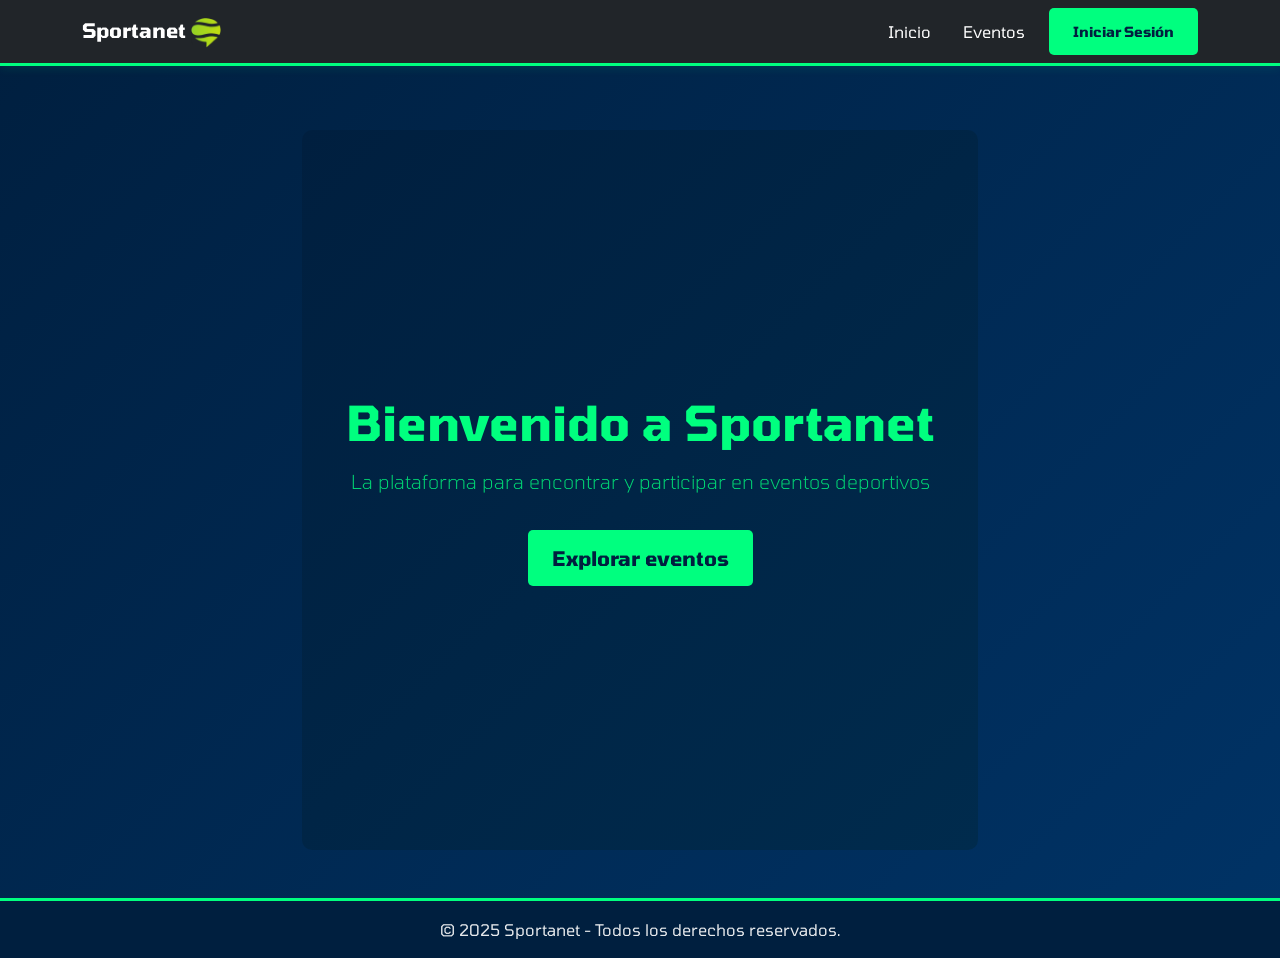
==== index.html @ 8e9a370a "subir prototipo" ====
<!DOCTYPE html>
<html lang="es">
<head>
    <meta charset="UTF-8">
    <meta name="viewport" content="width=device-width, initial-scale=1.0">
    <meta name="description" content="Sportanet - Plataforma de eventos deportivos">
    <meta name="theme-color" content="#001f3f">
    <title>Sportanet - Inicio</title>

    <!-- Google Fonts: Tomorrow Static -->
    <link rel="preconnect" href="https://fonts.googleapis.com">
    <link rel="preconnect" href="https://fonts.gstatic.com" crossorigin>
    <link href="https://fonts.googleapis.com/css2?family=Tomorrow:wght@400;600;700&display=swap" rel="stylesheet">

    <!-- Bootstrap CSS -->
    <link href="https://cdn.jsdelivr.net/npm/bootstrap@5.3.3/dist/css/bootstrap.min.css" rel="stylesheet">

    <!-- Tus estilos personalizados -->
    <link rel="stylesheet" href="CSS/header.css">
    <link rel="stylesheet" href="CSS/style.css">

    <style>
        body {
            font-family: 'Tomorrow', sans-serif;
            background: linear-gradient(135deg, #001f3f, #003366);
        }

        .hero {
            min-height: 80vh;
            color: #00FF7F;
            background-size: auto;
            display: flex;
            align-items: center;
            justify-content: center;
            text-align: center;
            padding: 2rem;
        }

        .hero h1 {
            font-weight: 700;
            margin-bottom: 1rem;
        }

        footer {
            background-color: #001f3f;
            color: white;
            padding: 1rem 0;
        }
    </style>
</head>

<body class="d-flex flex-column min-vh-100">

    <!-- Header dinámico -->
    <div id="header-container"></div>

    <!-- Contenido principal -->
    <main class="flex-fill">

        <section class="hero">
            <div class="container">
                <h1 class="display-4">Bienvenido a Sportanet</h1>
                <p class="lead">
                    La plataforma para encontrar y participar en eventos deportivos
                </p>
                <a href="events.html" class="btn btn-light btn-lg mt-3">
                    Explorar eventos
                </a>
            </div>
        </section>

    </main>

    <!-- Footer -->
    <footer class="text-center mt-auto">
        <div class="container">
            <p class="mb-0">&copy; 2025 Sportanet - Todos los derechos reservados.</p>
        </div>
    </footer>

    <!-- Bootstrap JS -->
    <script src="https://cdn.jsdelivr.net/npm/bootstrap@5.3.3/dist/js/bootstrap.bundle.min.js"></script>

    <!-- Script para cargar el header -->
    <script>
        async function loadHeader() {
            const headerContainer = document.getElementById('header-container');
            try {
                const response = await fetch('includes/header.html');
                if (!response.ok) throw new Error('Error al cargar el header');
                
                const html = await response.text();
                headerContainer.innerHTML = html;

                const script = document.createElement("script");
                script.src = "JS/header.js";
                script.onload = () => {
                    if (typeof initHeaderEvents === 'function') {
                        initHeaderEvents();
                    }
                };
                document.body.appendChild(script);

            } catch (error) {
                console.error('Error al cargar el encabezado:', error);
                headerContainer.innerHTML =
                    '<header class="navbar bg-dark text-white p-3"><p class="text-danger mb-0">Error al cargar el menú</p></header>';
            }
        }

        if (document.readyState === 'loading') {
            document.addEventListener('DOMContentLoaded', loadHeader);
        } else {
            loadHeader();
        }
    </script>

</body>
</html>
---- CSS/header.css ----
/* ===== NAVBAR ===== */

.navbar {
    background-color: #000f1a;
    border-bottom: 3px solid #00FF7F;
    position: sticky;
    top: 0;
    z-index: 1000;
    box-shadow: 0 2px 10px rgba(0, 255, 127, 0.1);
}

.navbar-container {
    max-width: 1200px;
    margin: 0 auto;
    padding: 1rem 2rem;
    display: flex;
    justify-content: space-between;
    align-items: center;
}

/* Logo */
.logo {
    font-size: 1.8rem;
    font-weight: bold;
    flex-shrink: 0;
}

.logo a {
    color: #00FF7F;
    text-decoration: none;
    transition: color 0.3s ease;
    display: flex;
    align-items: center;
    gap: 0.5rem;
}

.logo a:hover {
    color: #00cc66;
}

/* Menú de navegación */
.nav-menu {
    display: flex;
    list-style: none;
}

.nav-links {
    display: flex;
    list-style: none;
    gap: 0.5rem;
    margin: 0;
    padding: 0;
    align-items: center;
}

.nav-link {
    color: #ffffff;
    text-decoration: none;
    padding: 0.5rem 1rem;
    border-radius: 5px;
    transition: all 0.3s ease;
    cursor: pointer;
    background: none;
    border: none;
    font-size: 1rem;
    font-family: inherit;
}

.nav-link:hover {
    color: #00FF7F;
    background-color: rgba(0, 255, 127, 0.1);
}

/* Botón Login en navbar */
.btn-login {
    background-color: #00FF7F;
    color: #001f3f;
    font-weight: bold;
    padding: 0.6rem 1.2rem;
}

.btn-login:hover {
    background-color: #00cc66;
}

/* Menú de usuario (cuando está logueado) */
.user-menu-container {
    display: flex !important;
    align-items: center;
    gap: 1rem;
}

.user-info {
    display: flex;
    align-items: center;
    gap: 1rem;
    color: #00FF7F;
    font-weight: bold;
}

.btn-logout {
    background-color: #ff4444;
    color: white;
    border: none;
    padding: 0.5rem 1rem;
    border-radius: 5px;
    cursor: pointer;
    font-weight: bold;
    transition: background-color 0.3s ease;
}

.btn-logout:hover {
    background-color: #cc0000;
}

/* Botón hamburguesero (oculto en desktop) */
.hamburger {
    display: none;
    flex-direction: column;
    background: none;
    border: none;
    cursor: pointer;
    padding: 0.5rem;
}

.hamburger span {
    width: 25px;
    height: 3px;
    background-color: #00FF7F;
    margin: 5px 0;
    transition: 0.3s;
    border-radius: 2px;
}

.hamburger.active span:nth-child(1) {
    transform: rotate(45deg) translate(10px, 10px);
}

.hamburger.active span:nth-child(2) {
    opacity: 0;
}

.hamburger.active span:nth-child(3) {
    transform: rotate(-45deg) translate(7px, -7px);
}

/* ===== MODAL LOGIN/REGISTRO ===== */

.modal {
    display: none;
    position: fixed;
    z-index: 9999;
    left: 0;
    top: 0;
    width: 100%;
    height: 100%;
    background: rgba(0, 0, 0, 0.7);
    backdrop-filter: blur(5px);
    justify-content: center;
    align-items: center;
    overflow-y: auto;
    padding: 1rem;
}

.modal.show {
    display: flex;
}

.modal-content {
    background-color: #002b4d;
    padding: 2rem;
    border-radius: 10px;
    width: 100%;
    max-width: 420px;
    animation: slideDown 0.5s ease;
    border: 2px solid #00FF7F;
    position: relative;
}

/* Botón cerrar modal */
.close {
    position: absolute;
    top: 15px;
    right: 20px;
    font-size: 2rem;
    cursor: pointer;
    color: #00FF7F;
    background: none;
    border: none;
    padding: 0;
    transition: color 0.3s ease;
}

.close:hover,
.close:focus {
    color: #00cc66;
}

/* ===== FORMULARIOS ===== */

.modal-content h2 {
    text-align: center;
    color: #00FF7F;
    margin-top: 0;
    margin-bottom: 1.5rem;
}

.auth-form {
    display: none;
}

.auth-form.active-form {
    display: flex;
    flex-direction: column;
    gap: 1.2rem;
}

/* Formulario de perfil siempre visible */
.profile-form {
    display: flex;
    flex-direction: column;
    gap: 1.2rem;
}

/* Grupos de formulario */
.form-group {
    display: flex;
    flex-direction: column;
    gap: 0.5rem;
}

.form-group label {
    color: #00FF7F;
    font-weight: 600;
    font-size: 0.95rem;
}

.form-group input {
    padding: 0.8rem;
    background-color: #003366;
    color: #002b4d;
    border: 2px solid #00FF7F;
    border-radius: 5px;
    font-size: 1rem;
    transition: border-color 0.3s ease;
    outline: none;
}

.form-group input:focus {
    border-color: #00cc66;
    box-shadow: 0 0 8px rgba(0, 255, 127, 0.3);
}

.form-group input::placeholder {
    color: #00cc99;
    opacity: 0.7;
}

/* Mensajes de error */
.error-message {
    color: #ff4444;
    font-size: 0.85rem;
    margin-top: -0.3rem;
    display: none;
}

.error-message.show {
    display: block;
}

.form-group input.error {
    border-color: #ff4444;
}

/* Mensajes de formulario */
.form-message {
    padding: 0.8rem;
    border-radius: 5px;
    text-align: center;
    font-weight: 600;
    display: none;
}

.form-message.show {
    display: block;
}

.form-message.success {
    background-color: rgba(0, 255, 127, 0.2);
    color: #00FF7F;
    border: 1px solid #00FF7F;
}

.form-message.error {
    background-color: rgba(255, 68, 68, 0.2);
    color: #ff4444;
    border: 1px solid #ff4444;
}

/* Botones del formulario */
.btn-primary {
    background-color: #00FF7F;
    color: #001f3f;
    border: none;
    padding: 0.9rem;
    font-size: 1rem;
    font-weight: bold;
    cursor: pointer;
    border-radius: 5px;
    transition: background-color 0.3s ease;
    width: 100%;
}

.btn-primary:hover {
    background-color: #00cc66;
}

.btn-primary:active {
    transform: scale(0.98);
}

/* Toggle formulario */
.toggle-form {
    text-align: center;
    color: #002b4d;
    margin: 0;
    font-size: 0.95rem;
}

.link-button {
    background: none;
    border: none;
    color: #00FF7F;
    cursor: pointer;
    font-weight: bold;
    text-decoration: underline;
    transition: color 0.3s ease;
    padding: 0;
    font-size: inherit;
    font-family: inherit;
}

.link-button:hover {
    color: #00cc66;
}

/* ===== ANIMACIONES ===== */

@keyframes slideDown {
    from {
        opacity: 0;
        transform: translateY(-30px);
    }
    to {
        opacity: 1;
        transform: translateY(0);
    }
}

@keyframes fadeIn {
    from {
        opacity: 0;
    }
    to {
        opacity: 1;
    }
}

/* ===== RESPONSIVE DESIGN ===== */

@media (max-width: 768px) {
    .hamburger {
        display: flex;
    }

    .nav-menu {
        display: none;
        position: fixed;
        left: 0;
        top: 70px;
        flex-direction: column;
        background-color: #000f1a;
        width: 100%;
        text-align: center;
        transition: 0.3s;
        box-shadow: 0 8px 16px rgba(0, 0, 0, 0.3);
        border-bottom: 3px solid #00FF7F;
    }

    .nav-menu.active {
        display: flex;
    }

    .nav-links {
        flex-direction: column;
        width: 100%;
        gap: 0;
    }

    .nav-link {
        padding: 1rem;
        border-radius: 0;
        width: 100%;
        border-bottom: 1px solid rgba(0, 255, 127, 0.2);
    }

    .nav-link:last-child {
        border-bottom: none;
    }

    .modal-content {
        width: 90%;
        padding: 1.5rem;
    }

    .navbar-container {
        padding: 0.8rem 1rem;
    }

    .logo {
        font-size: 1.4rem;
    }
}

@media (max-width: 480px) {
    .navbar-container {
        padding: 0.8rem;
    }

    .logo {
        font-size: 1.2rem;
    }

    .logo a {
        gap: 0.3rem;
    }

    .modal-content {
        max-width: 100%;
        margin: 1rem;
    }

    .modal {
        padding: 0.5rem;
    }
}

/* ===== MODAL PERFIL ===== */

.modal-perfil {
    max-width: 500px !important;
}

.perfil-buttons {
    display: flex;
    gap: 1rem;
    margin: 1.5rem 0;
}

.perfil-buttons .btn {
    flex: 1;
}

.perfil-buttons .btn-secondary {
    background-color: #666;
    border: 1px solid #888;
}

.perfil-buttons .btn-secondary:hover {
    background-color: #555;
}

/* ===== ZONA DE PELIGRO ===== */

.danger-zone {
    margin-top: 2rem;
    padding: 1.5rem;
    border: 2px solid #ff4444;
    border-radius: 8px;
    background-color: rgba(255, 68, 68, 0.05);
}

.danger-zone h3 {
    color: #ff4444;
    margin-top: 0;
    font-size: 1.2rem;
}

.danger-zone p {
    color: #ddd;
    margin: 0.5rem 0;
}

.btn-danger {
    background-color: #ff4444;
    color: white;
    border: none;
    width: 100%;
    padding: 0.8rem;
    font-weight: bold;
    border-radius: 4px;
    cursor: pointer;
    transition: all 0.3s ease;
}

.btn-danger:hover {
    background-color: #cc0000;
    transform: translateY(-2px);
    box-shadow: 0 4px 12px rgba(255, 68, 68, 0.3);
}

/* ===== MODAL CONFIRMACIÓN ===== */

.modal-confirmar {
    max-width: 400px !important;
    text-align: center;
}

.modal-confirmar h2 {
    color: #ff4444;
    margin-bottom: 1rem;
}

.warning-text {
    color: #ff4444;
    font-weight: bold;
    margin: 1rem 0;
    padding: 1rem;
    background-color: rgba(255, 68, 68, 0.1);
    border-left: 4px solid #ff4444;
    border-radius: 4px;
}

.modal-buttons {
    display: flex;
    gap: 1rem;
    justify-content: center;
    margin-top: 1.5rem;
}

.modal-buttons .btn {
    min-width: 150px;
}

/* ===== BOTONES DE USUARIO ===== */

.btn-profile {
    background-color: #00FF7F;
    color: #001f3f;
    border: none;
    padding: 0.6rem 1.2rem;
    border-radius: 4px;
    cursor: pointer;
    font-weight: bold;
    font-size: 0.9rem;
    transition: all 0.3s ease;
    margin: 0 0.5rem;
}

.btn-profile:hover {
    background-color: #00cc66;
    transform: translateY(-2px);
}

.btn-profile:active {
    transform: translateY(0);
}

/* ===== RESPONSIVE PERFIL ===== */

@media (max-width: 768px) {
    .modal-perfil {
        max-width: 90vw !important;
    }

    .perfil-buttons {
        flex-direction: column;
    }

    .danger-zone {
        margin-top: 1.5rem;
    }

    .modal-buttons {
        flex-direction: column;
    }

    .modal-buttons .btn {
        width: 100%;
    }
}
---- CSS/style.css ----
/* ===== ESTILOS GENERALES ===== */

* {
    margin: 0;
    padding: 0;
    box-sizing: border-box;
}

html {
    scroll-behavior: smooth;
}

body {
    font-family: 'Roboto', -apple-system, BlinkMacSystemFont, 'Segoe UI', sans-serif;
    background-color: #001f3f;
    color: #ffffff;
    line-height: 1.6;
}

/* ===== CONTENEDOR PRINCIPAL ===== */

main {
    max-width: 1200px;
    margin: 0 auto;
    padding: 3rem 2rem;
    min-height: calc(100vh - 200px);
}

/* ===== TIPOGRAFÍA ===== */

h1, h2, h3, h4, h5, h6 {
    color: #00FF7F;
    margin-bottom: 1rem;
    font-weight: 700;
}

h1 {
    font-size: 2.5rem;
}

h2 {
    font-size: 2rem;
}

h3 {
    font-size: 1.5rem;
}

p {
    margin-bottom: 1rem;
    opacity: 0.9;
}

/* ===== LINKS GENERALES ===== */

a {
    color: #00FF7F;
    text-decoration: none;
    transition: color 0.3s ease;
}

a:hover {
    color: #00cc66;
    text-decoration: underline;
}

/* ===== BOTONES GENERALES ===== */

button {
    font-family: inherit;
    cursor: pointer;
}

.btn {
    padding: 0.8rem 1.5rem;
    background-color: #00FF7F;
    border: none;
    color: #001f3f;
    font-weight: bold;
    cursor: pointer;
    border-radius: 5px;
    transition: background-color 0.3s ease, transform 0.2s ease;
    display: inline-block;
    text-decoration: none;
}

.btn:hover {
    background-color: #00cc66;
    transform: translateY(-2px);
}

.btn:active {
    transform: translateY(0);
}

.btn:disabled {
    background-color: #666;
    cursor: not-allowed;
    opacity: 0.6;
}

/* Botón secundario blanco */
.btn-secundario {
    background-color: #ffffff;
    color: #001f3f;
}

.btn-secundario:hover {
    background-color: #f0f0f0;
}

/* ===== FORMULARIOS ===== */

form {
    display: flex;
    flex-direction: column;
    gap: 1rem;
    max-width: 100%;
}

input[type="text"],
input[type="email"],
input[type="password"],
input[type="number"],
input[type="tel"],
textarea,
select {
    padding: 0.8rem;
    border: 2px solid #00FF7F;
    border-radius: 5px;
    font-size: 1rem;
    outline: none;
    background-color: #003366;
    color: white;
    transition: border-color 0.3s ease, box-shadow 0.3s ease;
    font-family: inherit;
}

input[type="text"]::placeholder,
input[type="email"]::placeholder,
input[type="password"]::placeholder,
input[type="number"]::placeholder,
input[type="tel"]::placeholder,
textarea::placeholder {
    color: #00cc99;
    opacity: 0.7;
}

input[type="text"]:focus,
input[type="email"]:focus,
input[type="password"]:focus,
input[type="number"]:focus,
input[type="tel"]:focus,
textarea:focus,
select:focus {
    border-color: #00cc66;
    box-shadow: 0 0 8px rgba(0, 255, 127, 0.3);
    background-color: #004d80;
}

textarea {
    resize: vertical;
    min-height: 100px;
}

/* ===== SECCIONES ===== */

section {
    margin-top: 3rem;
    animation: fadeInUp 0.6s ease;
}

.hero {
    text-align: center;
    padding: 4rem 2rem;
    background: linear-gradient(135deg, rgb(0, 31, 63) 0%, #002b4d 100%);
    border-radius: 10px;
    margin-top: 1rem;
}

.hero h1 {
    font-size: 3rem;
    margin-bottom: 1rem;
}

.hero p {
    font-size: 1.2rem;
    opacity: 0.8;
}

.contacto, .eventos, .inscripcion {
    background-color: #002b4d;
    padding: 3rem 2rem;
    border-radius: 10px;
    border-left: 4px solid #00FF7F;
}

.contacto h2, .eventos h2, .inscripcion h2 {
    margin-bottom: 1.5rem;
}

/* ===== TARJETAS DE EVENTOS ===== */

.eventos-grid {
    display: grid;
    grid-template-columns: repeat(auto-fill, minmax(280px, 1fr));
    gap: 2rem;
    margin-top: 2rem;
}

.evento {
    background-color: #003366;
    padding: 1.5rem;
    border-radius: 10px;
    border-top: 3px solid #00FF7F;
    transition: transform 0.3s ease, box-shadow 0.3s ease;
    display: flex;
    flex-direction: column;
    height: 100%;
}

.evento:hover {
    transform: translateY(-8px);
    box-shadow: 0 10px 25px rgba(0, 255, 127, 0.2);
}

.evento h3 {
    margin-top: 0;
    margin-bottom: 1rem;
}

.evento-descripcion {
    flex-grow: 1;
    margin-bottom: 1rem;
    font-size: 0.95rem;
    opacity: 0.85;
}

.evento-fecha {
    display: flex;
    gap: 0.5rem;
    margin: 0.5rem 0;
    font-size: 0.9rem;
    color: #00FF7F;
}

.evento-lugar {
    margin: 0.5rem 0;
    font-size: 0.9rem;
}

.evento-buttom {
    display: flex;
    gap: 0.5rem;
    margin-top: auto;
}

.evento-buttom button {
    flex: 1;
}

.evento-placeholder {
    grid-column: 1 / -1;
    text-align: center;
    padding: 2rem;
    color: #00FF7F;
}

/* ===== FOOTER ===== */

footer {
    background-color: #000f1a;
    border-top: 3px solid #00FF7F;
    text-align: center;
    padding: 2rem;
    margin-top: 4rem;
    color: #ffffff;
}

footer p {
    margin-bottom: 0;
}

footer a {
    color: #00FF7F;
}

/* ===== UTILIDADES ===== */

.text-center {
    text-align: center;
}

.text-right {
    text-align: right;
}

.text-left {
    text-align: left;
}

.mt-1 { margin-top: 1rem; }
.mt-2 { margin-top: 2rem; }
.mt-3 { margin-top: 3rem; }

.mb-1 { margin-bottom: 1rem; }
.mb-2 { margin-bottom: 2rem; }
.mb-3 { margin-bottom: 3rem; }

.p-1 { padding: 1rem; }
.p-2 { padding: 2rem; }
.p-3 { padding: 3rem; }

.hidden {
    display: none !important;
}

.visible {
    display: block !important;
}

/* ===== ANIMACIONES ===== */

@keyframes fadeIn {
    from {
        opacity: 0;
    }
    to {
        opacity: 1;
    }
}

@keyframes fadeInUp {
    from {
        opacity: 0;
        transform: translateY(20px);
    }
    to {
        opacity: 1;
        transform: translateY(0);
    }
}

@keyframes slideIn {
    from {
        opacity: 0;
        transform: translateX(-20px);
    }
    to {
        opacity: 1;
        transform: translateX(0);
    }
}

@keyframes pulse {
    0%, 100% {
        opacity: 1;
    }
    50% {
        opacity: 0.7;
    }
}

/* ===== RESPONSIVE DESIGN ===== */

@media (max-width: 768px) {
    main {
        padding: 2rem 1rem;
    }

    h1 {
        font-size: 2rem;
    }

    h2 {
        font-size: 1.5rem;
    }

    .hero {
        padding: 2rem 1rem;
    }

    .hero h1 {
        font-size: 2rem;
    }

    .hero p {
        font-size: 1rem;
    }

    .eventos-grid {
        grid-template-columns: 1fr;
        gap: 1.5rem;
    }

    .contacto, .eventos, .inscripcion {
        padding: 2rem 1rem;
    }
}

@media (max-width: 480px) {
    main {
        padding: 1rem;
    }

    h1 {
        font-size: 1.5rem;
    }

    h2 {
        font-size: 1.2rem;
    }

    h3 {
        font-size: 1rem;
    }

    .hero {
        padding: 1.5rem 1rem;
        margin-top: 0.5rem;
    }

    .hero h1 {
        font-size: 1.5rem;
    }

    input[type="text"],
    input[type="email"],
    input[type="password"],
    textarea,
    select {
        font-size: 16px; /* Prevenir zoom en iOS */
    }

    footer {
        margin-top: 2rem;
        padding: 1rem;
        font-size: 0.9rem;
    }
}
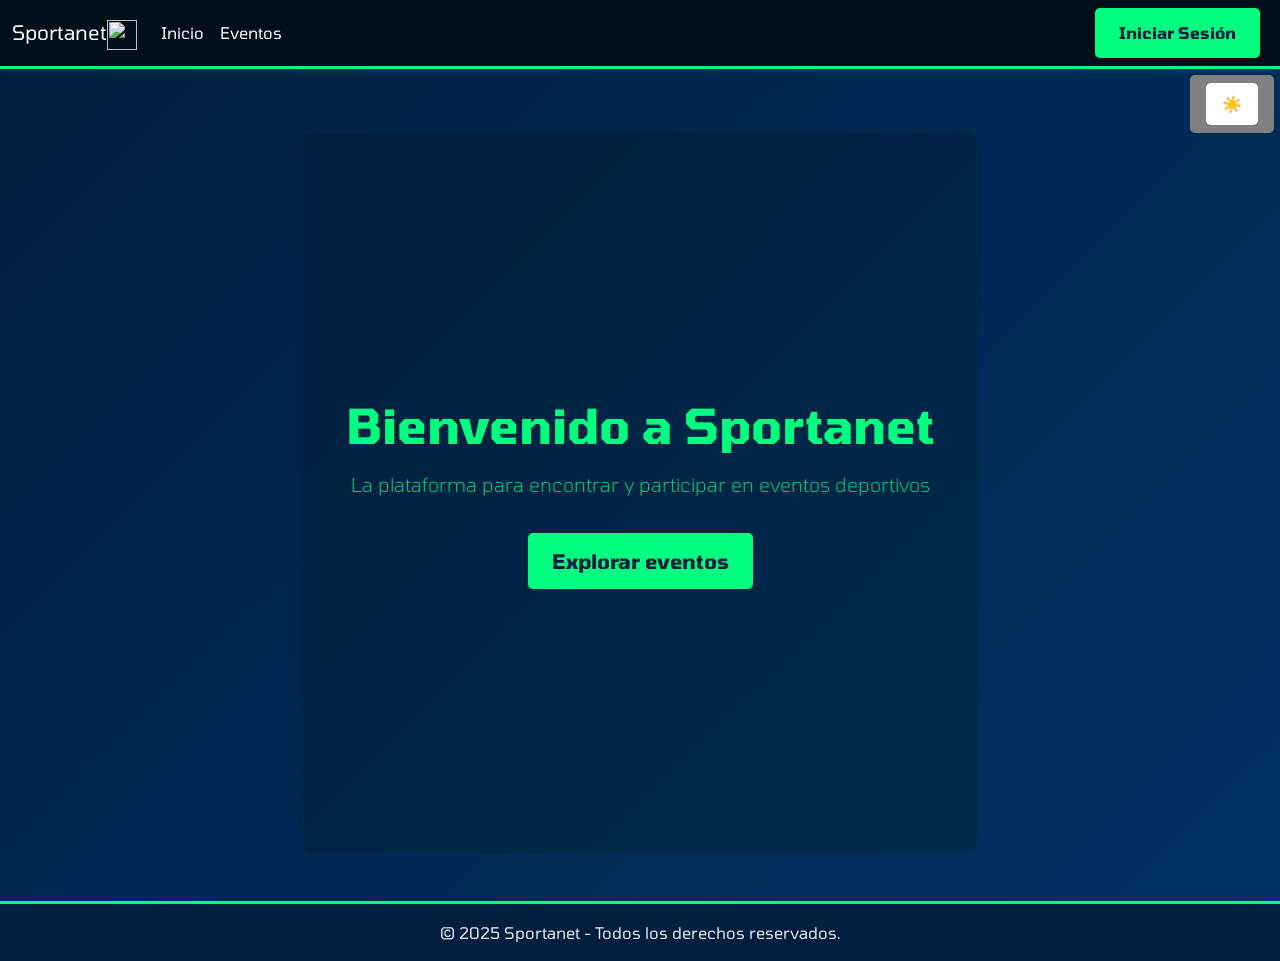
==== commit c6fa853e: "temas" ====
--- a/index.html
+++ b/index.html
@@ -19,9 +19,14 @@
     <link rel="stylesheet" href="CSS/header.css">
     <link rel="stylesheet" href="CSS/style.css">
 
+    <!-- Script tema -->
+    <script src="JS/theme.js"></script>
+
     <style>
+        /* page‑specific base overrides (font and gradients) */
         body {
             font-family: 'Tomorrow', sans-serif;
+            /* default dark gradient kept here but light theme will override in CSS */
             background: linear-gradient(135deg, #001f3f, #003366);
         }
 
@@ -46,6 +51,22 @@
             color: white;
             padding: 1rem 0;
         }
+
+        /* light-theme overrides for inline styles to ensure specificity */
+        body.light {
+            background: #f4f4f4 !important;
+            color: #001f3f !important;
+        }
+
+        body.light .hero {
+            color: #001f3f;
+            background: linear-gradient(135deg, #f4f4f4, #e0e0e0) !important;
+        }
+
+        body.light footer {
+            background-color: #f4f4f4 !important;
+            color: #001f3f !important;
+        }
     </style>
 </head>
 
@@ -54,8 +75,17 @@
     <!-- Header dinámico -->
     <div id="header-container"></div>
 
+    <!-- Switch de cambio de tema -->
+    <section class="theme-S">
+        <div class="Switch">
+            <!-- use a proper button input and label for accessibility -->
+            <input type="button" id="switch" class="s-button-light" value="" />
+        </div>
+    </section>
+
     <!-- Contenido principal -->
     <main class="flex-fill">
+
 
         <section class="hero">
             <div class="container">
--- a/CSS/header.css
+++ b/CSS/header.css
@@ -144,58 +144,6 @@
     transform: rotate(-45deg) translate(7px, -7px);
 }
 
-/* ===== MODAL LOGIN/REGISTRO ===== */
-
-.modal {
-    display: none;
-    position: fixed;
-    z-index: 9999;
-    left: 0;
-    top: 0;
-    width: 100%;
-    height: 100%;
-    background: rgba(0, 0, 0, 0.7);
-    backdrop-filter: blur(5px);
-    justify-content: center;
-    align-items: center;
-    overflow-y: auto;
-    padding: 1rem;
-}
-
-.modal.show {
-    display: flex;
-}
-
-.modal-content {
-    background-color: #002b4d;
-    padding: 2rem;
-    border-radius: 10px;
-    width: 100%;
-    max-width: 420px;
-    animation: slideDown 0.5s ease;
-    border: 2px solid #00FF7F;
-    position: relative;
-}
-
-/* Botón cerrar modal */
-.close {
-    position: absolute;
-    top: 15px;
-    right: 20px;
-    font-size: 2rem;
-    cursor: pointer;
-    color: #00FF7F;
-    background: none;
-    border: none;
-    padding: 0;
-    transition: color 0.3s ease;
-}
-
-.close:hover,
-.close:focus {
-    color: #00cc66;
-}
-
 /* ===== FORMULARIOS ===== */
 
 .modal-content h2 {
@@ -205,15 +153,7 @@
     margin-bottom: 1.5rem;
 }
 
-.auth-form {
-    display: none;
-}
-
-.auth-form.active-form {
-    display: flex;
-    flex-direction: column;
-    gap: 1.2rem;
-}
+/* auth-form visibility is now handled by adding/removing Bootstrap's d-none class */
 
 /* Formulario de perfil siempre visible */
 .profile-form {
@@ -342,6 +282,10 @@
 
 .link-button:hover {
     color: #00cc66;
+}
+
+.contenedor-logreg {
+    background-color: #001f3f;
 }
 
 /* ===== ANIMACIONES ===== */
--- a/CSS/style.css
+++ b/CSS/style.css
@@ -199,6 +199,96 @@
     margin-bottom: 1.5rem;
 }
 
+/* ===== TEMA ===== */
+
+.theme-S {
+    position: fixed;
+    top: 1.7rem;
+    right: 0.4rem;
+    background-color: gray;
+    color: white;
+    /* flex alignment not needed when fixed */
+    padding: 0.5rem 1rem;
+    border-radius: 5px;
+    z-index: 1000;
+}
+
+
+    /* ensure the toggle button has reasonable size inside the container */
+.theme-S .btn {
+    padding: 0.5rem 1rem;
+}
+
+.s-button-light {
+    background-color: white;
+    color: black;
+    border: none;
+    font-weight: bold;
+    padding: 0.5rem 1rem;
+    border-radius: 5px;
+}
+
+.s-button-light:hover {
+background-color: black;
+border-color: white;
+color:white;
+box-shadow: 0 4px 12px white;
+}
+
+.s-button-dark {
+    background-color: black;
+    color: white;
+    border: none;
+    font-weight: bold;
+    padding: 0.5rem 1rem;
+    border-radius: 5px;
+}
+
+.s-button-dark:hover {
+    background-color: white;
+    border-color: black;
+    color:black;
+    box-shadow: 0 4px 12px black;
+}
+
+/* light-theme overrides */
+body.light {
+    background-color: #f4f4f4;
+    color: #001f3f;
+}
+
+body.light a {
+    color: #001f3f;
+}
+
+body.light a:hover {
+    color: #004d80;
+}
+
+body.light .btn {
+    background-color: #001f3f;
+    color: #ffffff;
+}
+
+body.light .btn:hover {
+    background-color: #000f1a;
+}
+
+body.light .navbar {
+    background-color: #e0e0e0 !important;
+}
+
+body.light .hero {
+    color: #001f3f;
+    background: linear-gradient(135deg, #f4f4f4, #e0e0e0);
+}
+
+body.light footer {
+    background-color: #f4f4f4;
+    color: #001f3f;
+}
+
+
 /* ===== TARJETAS DE EVENTOS ===== */
 
 .eventos-grid {
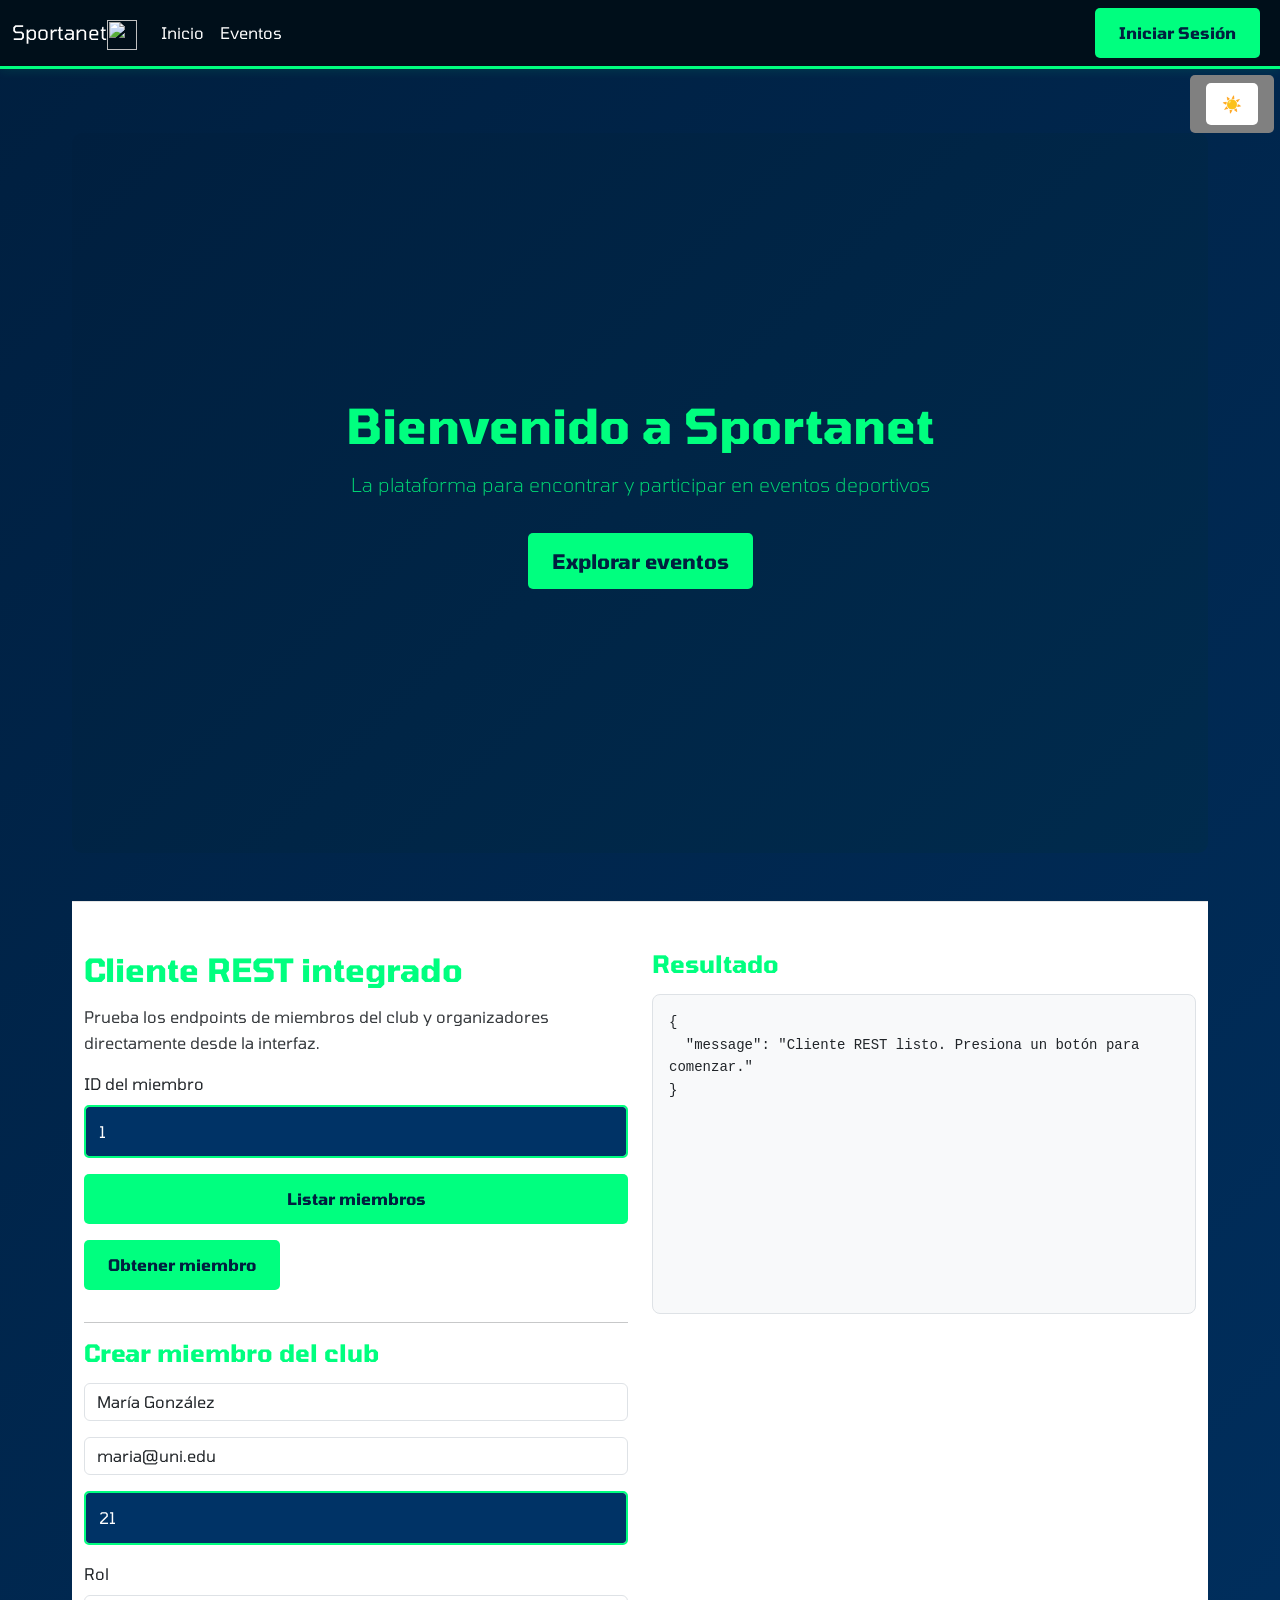
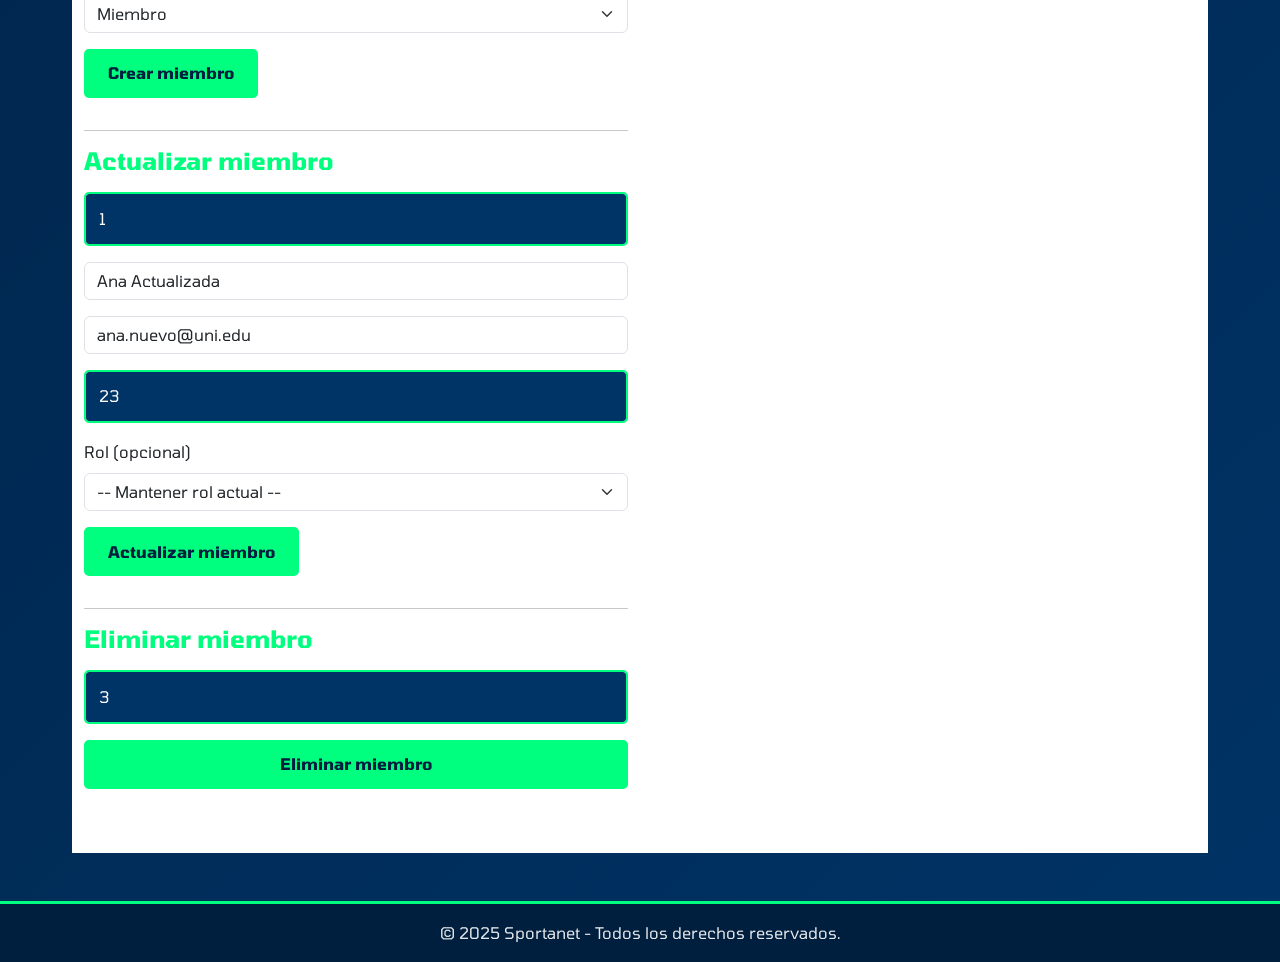
==== commit b1ce5e53: "API REST" ====
--- a/index.html
+++ b/index.html
@@ -66,6 +66,17 @@
         body.light footer {
             background-color: #f4f4f4 !important;
             color: #001f3f !important;
+        }
+
+        .api-client {
+            border-top: 1px solid rgba(0,0,0,.1);
+        }
+        .api-client pre {
+            background: #f8f9fa;
+            border-radius: 0.5rem;
+            min-height: 320px;
+            white-space: pre-wrap;
+            word-wrap: break-word;
         }
     </style>
 </head>
@@ -99,6 +110,80 @@
             </div>
         </section>
 
+        <section id="member-api-client" class="api-client py-5 bg-white text-dark">
+            <div class="container">
+                <div class="row">
+                    <div class="col-lg-6">
+                        <h2>Cliente REST integrado</h2>
+                        <p>Prueba los endpoints de miembros del club y organizadores directamente desde la interfaz.</p>
+
+                        <div class="mb-3">
+                            <label for="getId" class="form-label">ID del miembro</label>
+                            <input id="getId" type="number" class="form-control" value="1" placeholder="ID del miembro">
+                        </div>
+                        <button class="btn btn-primary mb-3" id="btn-get-all">Listar miembros</button>
+                        <button class="btn btn-outline-primary mb-3" id="btn-get-one">Obtener miembro</button>
+
+                        <hr>
+                        <h4>Crear miembro del club</h4>
+                        <div class="mb-3">
+                            <input id="postName" class="form-control" placeholder="Nombre" value="María González">
+                        </div>
+                        <div class="mb-3">
+                            <input id="postEmail" class="form-control" placeholder="Email" value="maria@uni.edu">
+                        </div>
+                        <div class="mb-3">
+                            <input id="postAge" type="number" class="form-control" placeholder="Edad" value="21">
+                        </div>
+                        <div class="mb-3">
+                            <label for="postRole" class="form-label">Rol</label>
+                            <select id="postRole" class="form-select">
+                                <option value="member" selected>Miembro</option>
+                                <option value="organizer">Organizador</option>
+                            </select>
+                        </div>
+                        <button class="btn btn-success mb-3" id="btn-create">Crear miembro</button>
+
+                        <hr>
+                        <h4>Actualizar miembro</h4>
+                        <div class="mb-3">
+                            <input id="putId" type="number" class="form-control" placeholder="ID" value="1">
+                        </div>
+                        <div class="mb-3">
+                            <input id="putName" class="form-control" placeholder="Nombre (opcional)" value="Ana Actualizada">
+                        </div>
+                        <div class="mb-3">
+                            <input id="putEmail" class="form-control" placeholder="Email (opcional)" value="ana.nuevo@uni.edu">
+                        </div>
+                        <div class="mb-3">
+                            <input id="putAge" type="number" class="form-control" placeholder="Edad (opcional)" value="23">
+                        </div>
+                        <div class="mb-3">
+                            <label for="putRole" class="form-label">Rol (opcional)</label>
+                            <select id="putRole" class="form-select">
+                                <option value="">-- Mantener rol actual --</option>
+                                <option value="member">Miembro</option>
+                                <option value="organizer">Organizador</option>
+                            </select>
+                        </div>
+                        <button class="btn btn-warning mb-3" id="btn-update">Actualizar miembro</button>
+
+                        <hr>
+                        <h4>Eliminar miembro</h4>
+                        <div class="mb-3">
+                            <input id="deleteId" type="number" class="form-control" placeholder="ID" value="3">
+                        </div>
+                        <button class="btn btn-danger mb-3" id="btn-delete">Eliminar miembro</button>
+                    </div>
+                    <div class="col-lg-6">
+                        <h4>Resultado</h4>
+                        <pre id="resultado" class="p-3 bg-light border" style="min-height: 320px; overflow:auto;">(Aquí aparecerá el resultado)</pre>
+                        <div id="error-mensaje" class="text-danger mt-2"></div>
+                    </div>
+                </div>
+            </div>
+        </section>
+
     </main>
 
     <!-- Footer -->
@@ -118,7 +203,7 @@
             try {
                 const response = await fetch('includes/header.html');
                 if (!response.ok) throw new Error('Error al cargar el header');
-                
+
                 const html = await response.text();
                 headerContainer.innerHTML = html;
 
@@ -144,6 +229,7 @@
             loadHeader();
         }
     </script>
+    <script src="JS/rest-client.js"></script>
 
 </body>
 </html>
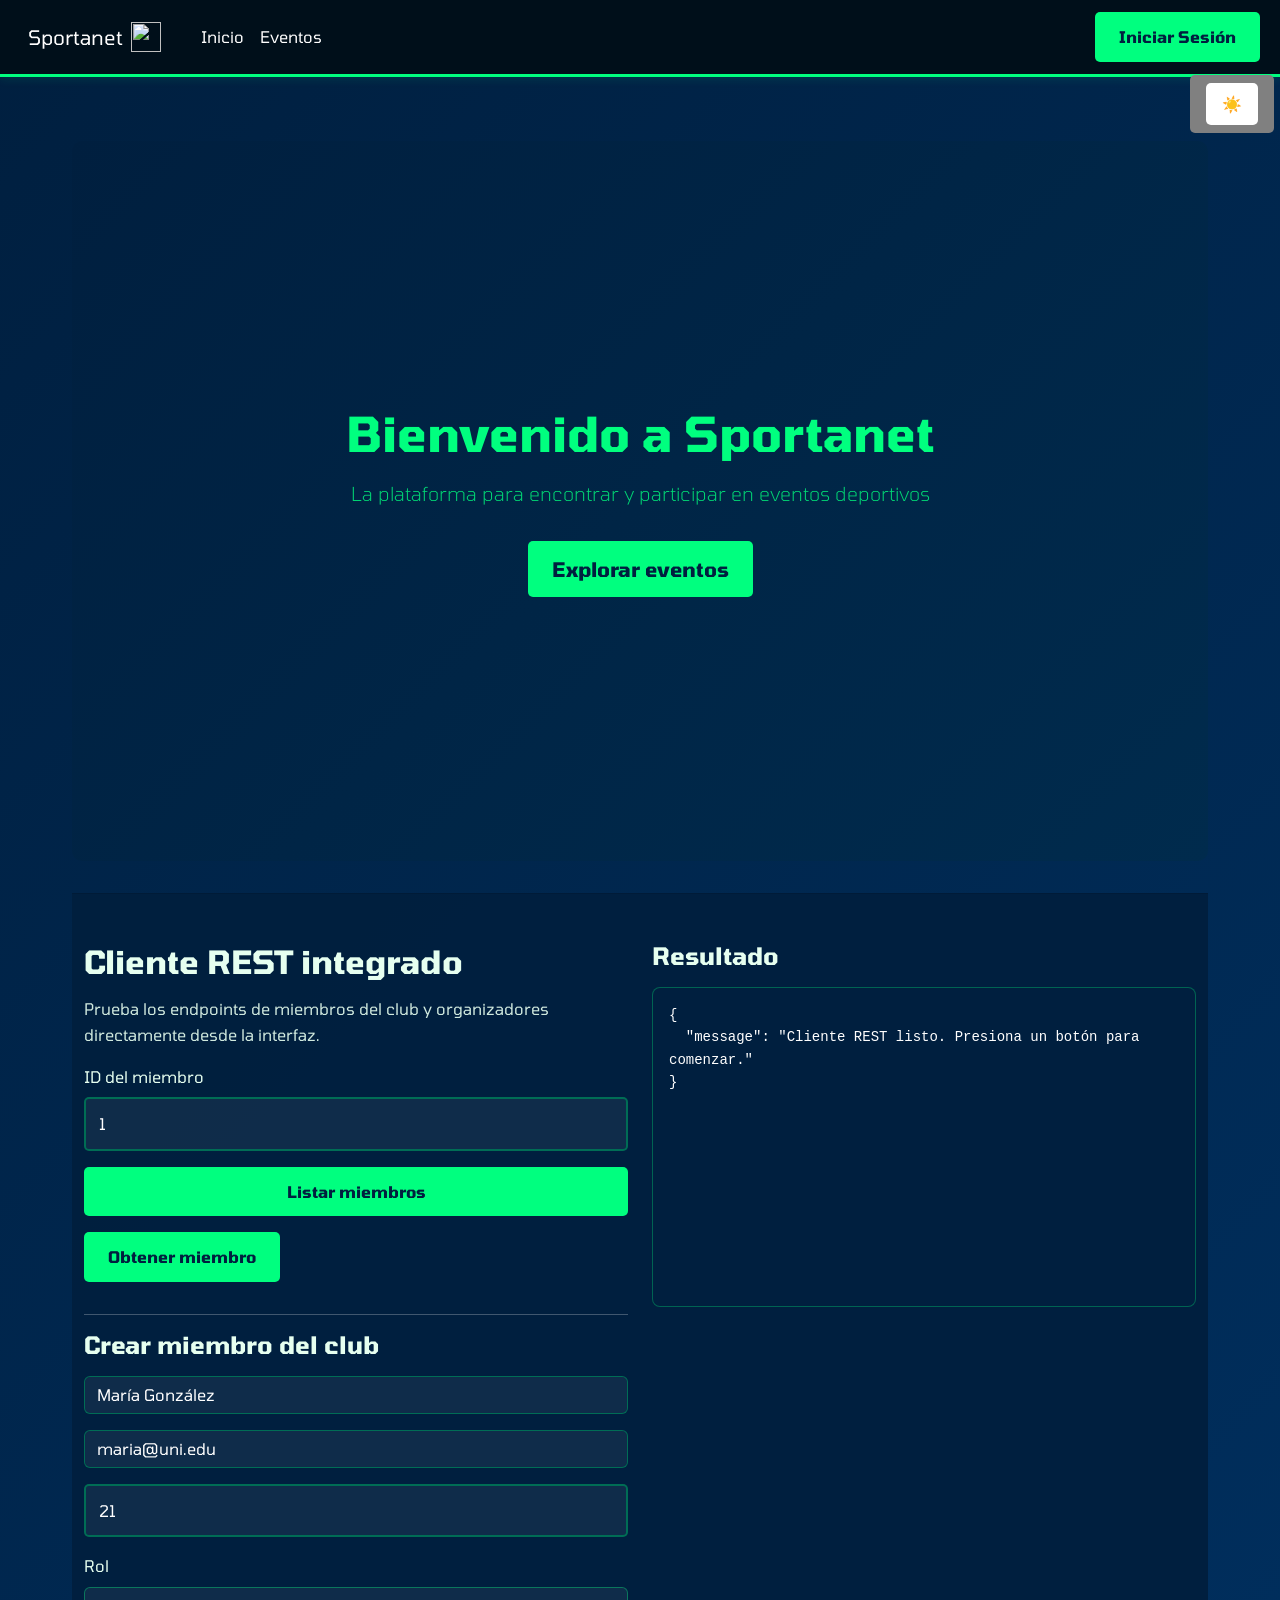
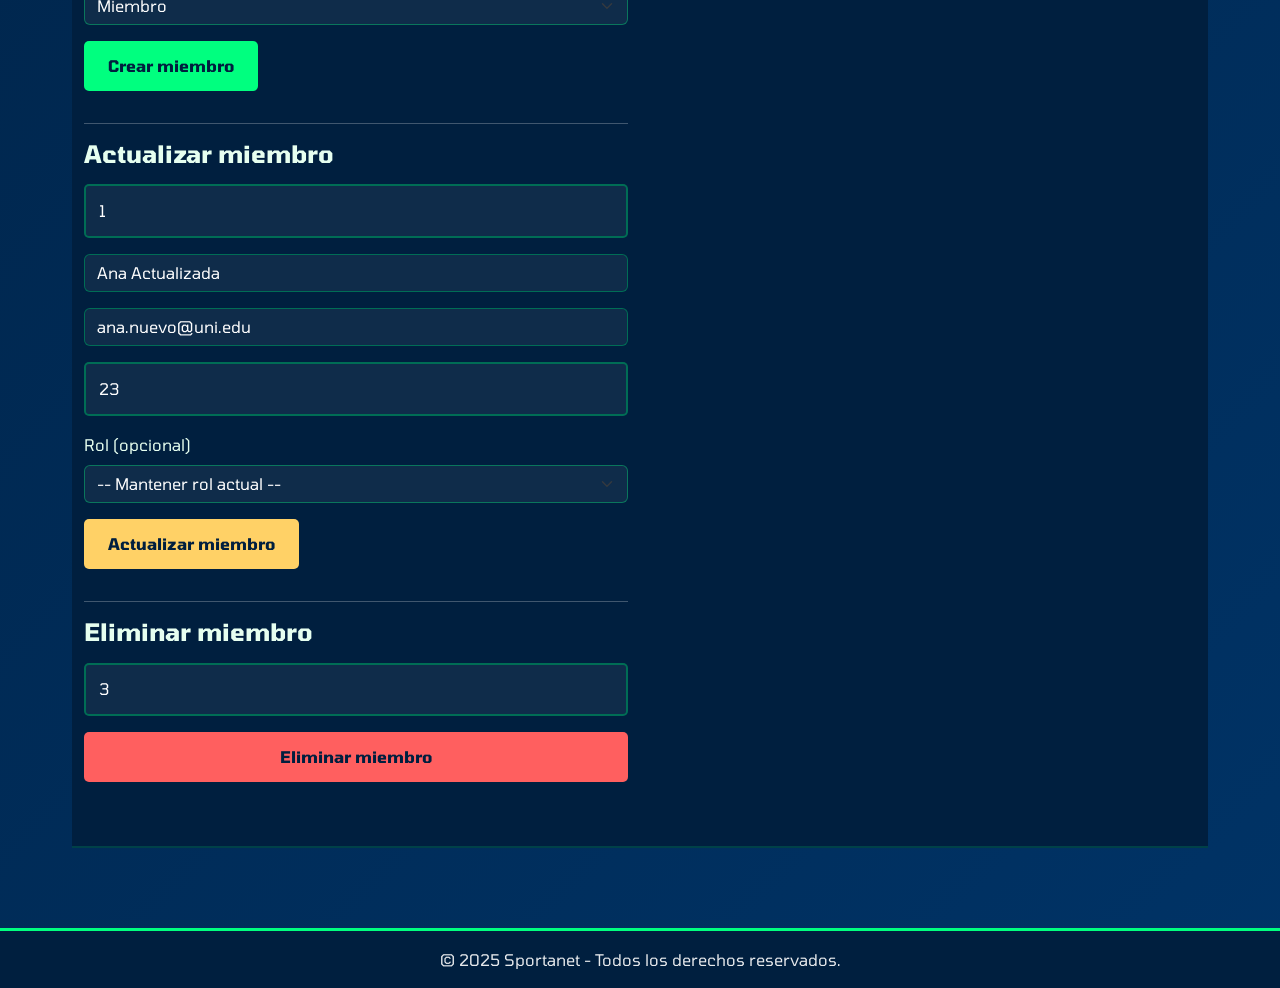
==== commit 68185614: "Corrección de color Co-authored-by: Copilot <copilot@github.com>" ====
--- a/index.html
+++ b/index.html
@@ -110,7 +110,7 @@
             </div>
         </section>
 
-        <section id="member-api-client" class="api-client py-5 bg-white text-dark">
+        <section id="member-api-client" class="api-client py-5">
             <div class="container">
                 <div class="row">
                     <div class="col-lg-6">
@@ -177,7 +177,7 @@
                     </div>
                     <div class="col-lg-6">
                         <h4>Resultado</h4>
-                        <pre id="resultado" class="p-3 bg-light border" style="min-height: 320px; overflow:auto;">(Aquí aparecerá el resultado)</pre>
+                        <pre id="resultado" class="p-3 bg-light border resultado-output" style="min-height: 320px; overflow:auto;">(Aquí aparecerá el resultado)</pre>
                         <div id="error-mensaje" class="text-danger mt-2"></div>
                     </div>
                 </div>
--- a/CSS/style.css
+++ b/CSS/style.css
@@ -178,9 +178,113 @@
     margin-top: 1rem;
 }
 
+.api-client {
+    background: rgba(0, 31, 63, 0.98);
+    border-top: 2px solid rgba(0, 255, 127, 0.15);
+    border-bottom: 2px solid rgba(0, 255, 127, 0.15);
+    color: #ffffff;
+    margin: 2rem 0;
+}
+
+.api-client .form-label,
+.api-client h2,
+.api-client h4,
+.api-client p,
+.api-client small,
+.api-client label {
+    color: #e6fff0;
+}
+
+.api-client .form-control,
+.api-client .form-select {
+    background-color: rgba(255, 255, 255, 0.06);
+    border-color: rgba(0, 255, 127, 0.35);
+    color: #ffffff;
+}
+
+.api-client .form-control::placeholder,
+.api-client .form-select::placeholder {
+    color: rgba(255, 255, 255, 0.65);
+}
+
+.api-client .form-control:focus,
+.api-client .form-select:focus {
+    background-color: rgba(255, 255, 255, 0.1);
+    border-color: #00ff7f;
+    box-shadow: 0 0 15px rgba(0, 255, 127, 0.25);
+}
+
+.api-client pre {
+    background-color: rgba(255, 255, 255, 0.08);
+    color: #e6fff0;
+    border-color: rgba(0, 255, 127, 0.25);
+}
+
+.api-client .btn {
+    min-width: 140px;
+}
+
+.api-client .btn-outline-primary {
+    background-color: #00ff7f;
+    color: #001f3f;
+    border-color: #00ff7f;
+}
+
+.api-client .btn-outline-primary:hover {
+    background-color: #00cc66;
+    color: #001f3f;
+    border-color: #00cc66;
+}
+
+.api-client .btn-success {
+    background-color: #00ff7f;
+    border-color: #00ff7f;
+    color: #001f3f;
+}
+
+.api-client .btn-warning {
+    background-color: #ffd166;
+    border-color: #ffd166;
+    color: #001f3f;
+}
+
+.api-client .btn-danger {
+    background-color: #ff5f5f;
+    border-color: #ff5f5f;
+    color: #001f3f;
+}
+
+.modal-content {
+    background: rgba(0, 31, 63, 0.98);
+    border: 1px solid rgba(0, 255, 127, 0.22);
+}
+
+.modal-content .modal-header,
+.modal-content .modal-body,
+.modal-content .modal-footer {
+    color: #e6fff0;
+}
+
+.modal-content .form-control,
+.modal-content .form-select {
+    background-color: rgba(255, 255, 255, 0.08);
+    border-color: rgba(0, 255, 127, 0.3);
+    color: #ffffff;
+}
+
+.modal-content .form-control:focus,
+.modal-content .form-select:focus {
+    background-color: rgba(255, 255, 255, 0.14);
+}
+
+.error {
+    border-color: #ff6b6b !important;
+}
+
 .hero h1 {
     font-size: 3rem;
     margin-bottom: 1rem;
+    color: #00FF7F;
 }
 
 .hero p {
@@ -278,9 +382,105 @@
     background-color: #e0e0e0 !important;
 }
 
-body.light .hero {
-    color: #001f3f;
-    background: linear-gradient(135deg, #f4f4f4, #e0e0e0);
+.navbar-brand-bg {
+    display: flex;
+    align-items: center;
+    gap: 0.5rem;
+    padding: 0.5rem 1rem;
+    border-radius: 5px;
+    background-color: transparent;
+    transition: background-color 0.3s ease;
+}
+
+body.light .navbar-brand-bg {
+    background-color: #001f3f;
+    color: #ffffff;
+}
+
+.resultado-output {
+    background-color: #001f3f !important;
+    color: #ffffff !important;
+    border: 1px solid rgba(0, 255, 127, 0.3) !important;
+    transition: background-color 0.3s ease, color 0.3s ease;
+}
+
+body.light .resultado-output {
+    background-color: transparent !important;
+    color: #001f3f !important;
+    border-color: #001f3f !important;
+}
+
+body.light .hero h1 {
+    color: #088008;
+}
+
+body.light .api-client {
+    background: #f8fafc;
+    color: #001f3f;
+    border-color: #cbd5e1;
+}
+
+body.light .api-client .form-label,
+body.light .api-client h2,
+body.light .api-client h4,
+body.light .api-client p,
+body.light .api-client small,
+body.light .api-client label {
+    color: #001f3f;
+}
+
+body.light .api-client .form-control,
+body.light .api-client .form-select {
+    background-color: #ffffff;
+    border-color: #001f3f;
+    color: #001f3f;
+}
+
+body.light .api-client .form-control::placeholder,
+body.light .api-client .form-select::placeholder {
+    color: #64748b;
+}
+
+body.light .api-client .form-control::placeholder,
+body.light .api-client .form-select::placeholder {
+    color: #656d78;
+}
+
+body.light .api-client .form-control:focus,
+body.light .api-client .form-select:focus {
+    border-color: #001f3f;
+    box-shadow: 0 0 8px rgba(0, 31, 63, 0.1);
+}
+
+body.light .api-client pre {
+    background-color: #ffffff;
+    color: #001f3f;
+    border-color: #cbd5e1;
+}
+
+body.light .api-client .btn-outline-primary {
+    background-color: #001f3f;
+    color: #ffffff;
+    border-color: #001f3f;
+}
+
+body.light .api-client .btn-outline-primary:hover {
+    background-color: #003d66;
+    color: #ffffff;
+    border-color: #003d66;
+}
+
+body.light .modal-content {
+    background: #ffffff;
+    color: #001f3f;
+    border-color: #d0d7e0;
+}
+
+body.light .modal-content .form-control,
+body.light .modal-content .form-select {
+    background-color: #f8f9fb;
+    border-color: #001f3f;
+    color: #001f3f;
 }
 
 body.light footer {
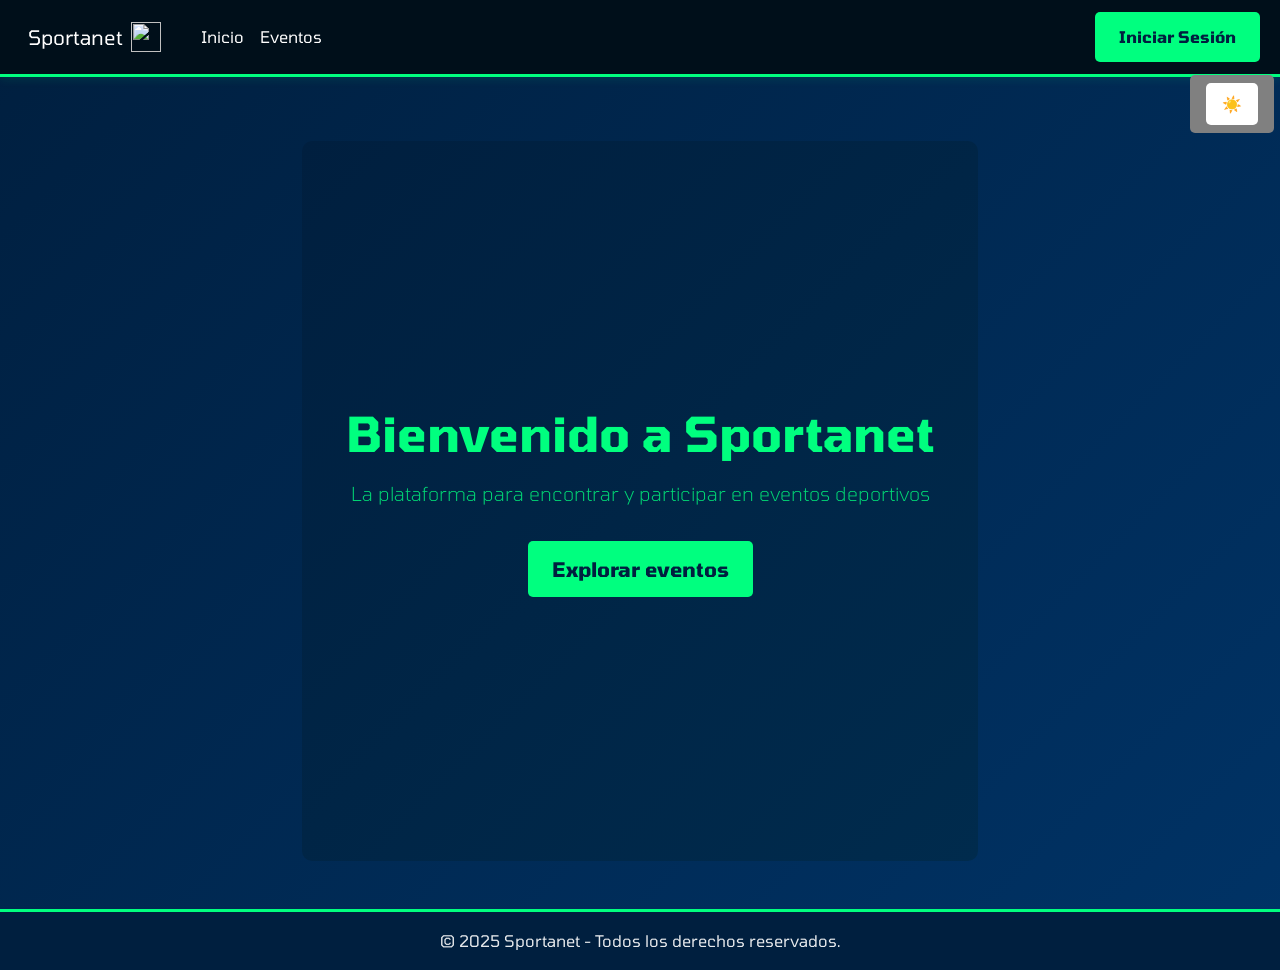
==== commit ddc45dcc: "Changes in structure" ====
--- a/index.html
+++ b/index.html
@@ -110,7 +110,7 @@
             </div>
         </section>
 
-        <section id="member-api-client" class="api-client py-5">
+        <section id="member-api-client" class="api-client py-5 d-none">
             <div class="container">
                 <div class="row">
                     <div class="col-lg-6">
@@ -127,19 +127,20 @@
                         <hr>
                         <h4>Crear miembro del club</h4>
                         <div class="mb-3">
-                            <input id="postName" class="form-control" placeholder="Nombre" value="María González">
-                        </div>
-                        <div class="mb-3">
-                            <input id="postEmail" class="form-control" placeholder="Email" value="maria@uni.edu">
-                        </div>
-                        <div class="mb-3">
-                            <input id="postAge" type="number" class="form-control" placeholder="Edad" value="21">
+                            <input id="postName" class="form-control" placeholder="Nombre" value="">
+                        </div>
+                        <div class="mb-3">
+                            <input id="postEmail" class="form-control" placeholder="Email" value="">
+                        </div>
+                        <div class="mb-3">
+                            <input id="postAge" type="number" class="form-control" placeholder="Edad" value="">
                         </div>
                         <div class="mb-3">
                             <label for="postRole" class="form-label">Rol</label>
                             <select id="postRole" class="form-select">
                                 <option value="member" selected>Miembro</option>
                                 <option value="organizer">Organizador</option>
+                                <option value="admin">Admin</option>
                             </select>
                         </div>
                         <button class="btn btn-success mb-3" id="btn-create">Crear miembro</button>
@@ -147,16 +148,16 @@
                         <hr>
                         <h4>Actualizar miembro</h4>
                         <div class="mb-3">
-                            <input id="putId" type="number" class="form-control" placeholder="ID" value="1">
-                        </div>
-                        <div class="mb-3">
-                            <input id="putName" class="form-control" placeholder="Nombre (opcional)" value="Ana Actualizada">
-                        </div>
-                        <div class="mb-3">
-                            <input id="putEmail" class="form-control" placeholder="Email (opcional)" value="ana.nuevo@uni.edu">
-                        </div>
-                        <div class="mb-3">
-                            <input id="putAge" type="number" class="form-control" placeholder="Edad (opcional)" value="23">
+                            <input id="putId" type="number" class="form-control" placeholder="ID" value="">
+                        </div>
+                        <div class="mb-3">
+                            <input id="putName" class="form-control" placeholder="Nombre (opcional)" value="">
+                        </div>
+                        <div class="mb-3">
+                            <input id="putEmail" class="form-control" placeholder="Email (opcional)" value="">
+                        </div>
+                        <div class="mb-3">
+                            <input id="putAge" type="number" class="form-control" placeholder="Edad (opcional)" value="">
                         </div>
                         <div class="mb-3">
                             <label for="putRole" class="form-label">Rol (opcional)</label>
@@ -164,6 +165,7 @@
                                 <option value="">-- Mantener rol actual --</option>
                                 <option value="member">Miembro</option>
                                 <option value="organizer">Organizador</option>
+                                <option value="admin">Admin</option>
                             </select>
                         </div>
                         <button class="btn btn-warning mb-3" id="btn-update">Actualizar miembro</button>
@@ -171,7 +173,7 @@
                         <hr>
                         <h4>Eliminar miembro</h4>
                         <div class="mb-3">
-                            <input id="deleteId" type="number" class="form-control" placeholder="ID" value="3">
+                            <input id="deleteId" type="number" class="form-control" placeholder="ID" value="">
                         </div>
                         <button class="btn btn-danger mb-3" id="btn-delete">Eliminar miembro</button>
                     </div>
--- a/CSS/style.css
+++ b/CSS/style.css
@@ -202,6 +202,11 @@
     color: #ffffff;
 }
 
+.api-client .form-select option {
+    background-color: #001f3f;
+    color: #ffffff;
+}
+
 .api-client .form-control::placeholder,
 .api-client .form-select::placeholder {
     color: rgba(255, 255, 255, 0.65);
@@ -261,8 +266,19 @@
 
 .modal-content .modal-header,
 .modal-content .modal-body,
-.modal-content .modal-footer {
+.modal-content .modal-footer,
+.modal-content label,
+.modal-content p,
+.modal-content h5 {
     color: #e6fff0;
+}
+
+.modal-content .btn-link {
+    color: #00FF7F;
+}
+
+.modal-content .btn-link:hover {
+    color: #00cc66;
 }
 
 .modal-content .form-control,
@@ -483,6 +499,37 @@
     color: #001f3f;
 }
 
+body.light .modal-content .modal-header,
+body.light .modal-content .modal-body,
+body.light .modal-content .modal-footer,
+body.light .modal-content h5.modal-title,
+body.light .modal-content label,
+body.light .modal-content p {
+    color: #001f3f !important;
+}
+
+body.light .modal-content .link-button,
+body.light .modal-content .btn-link {
+    color: #001f3f;
+    font-weight: bold;
+}
+
+body.light .modal-content .btn-link:hover {
+    color: #003d66;
+}
+
+body.light .form-message.success {
+    background-color: rgba(8, 128, 8, 0.1);
+    color: #088008;
+    border-color: #088008;
+}
+
+body.light .form-message.error {
+    background-color: rgba(204, 0, 0, 0.1);
+    color: #cc0000;
+    border-color: #cc0000;
+}
+
 body.light footer {
     background-color: #f4f4f4;
     color: #001f3f;
